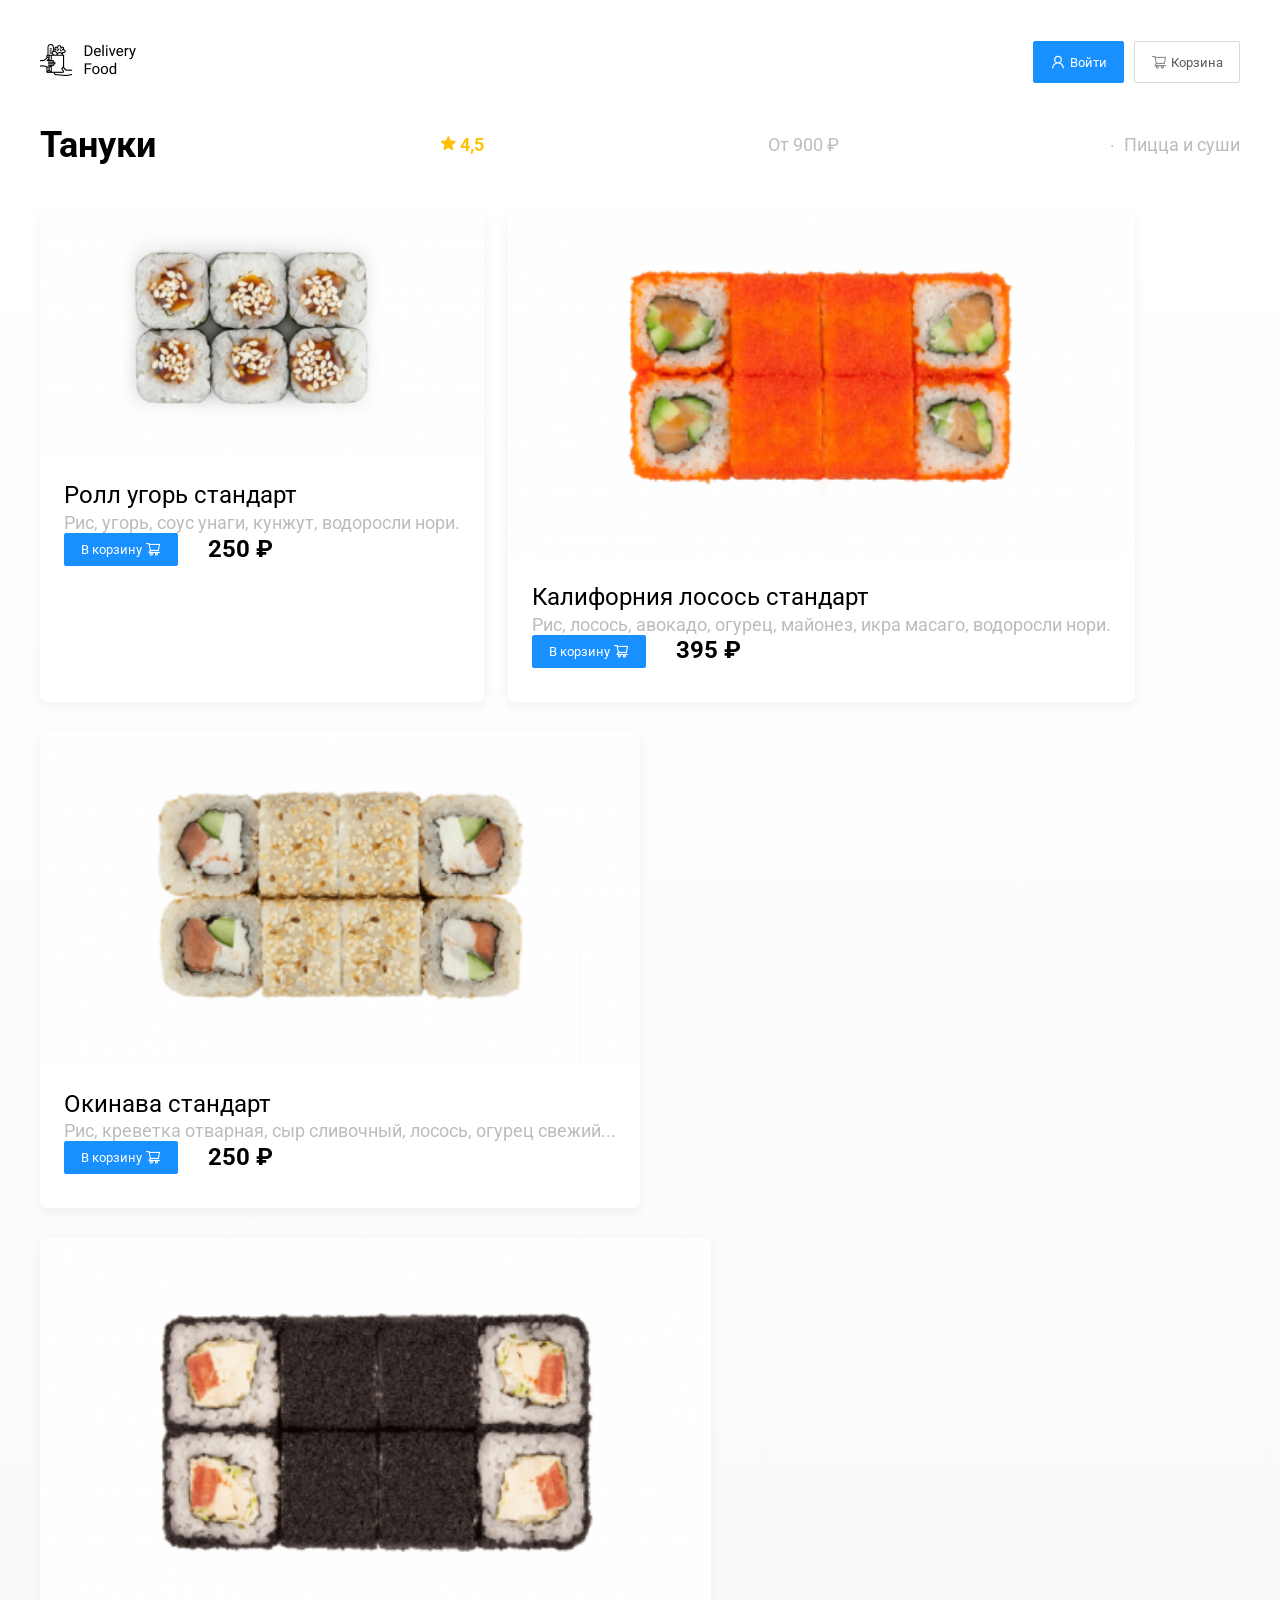
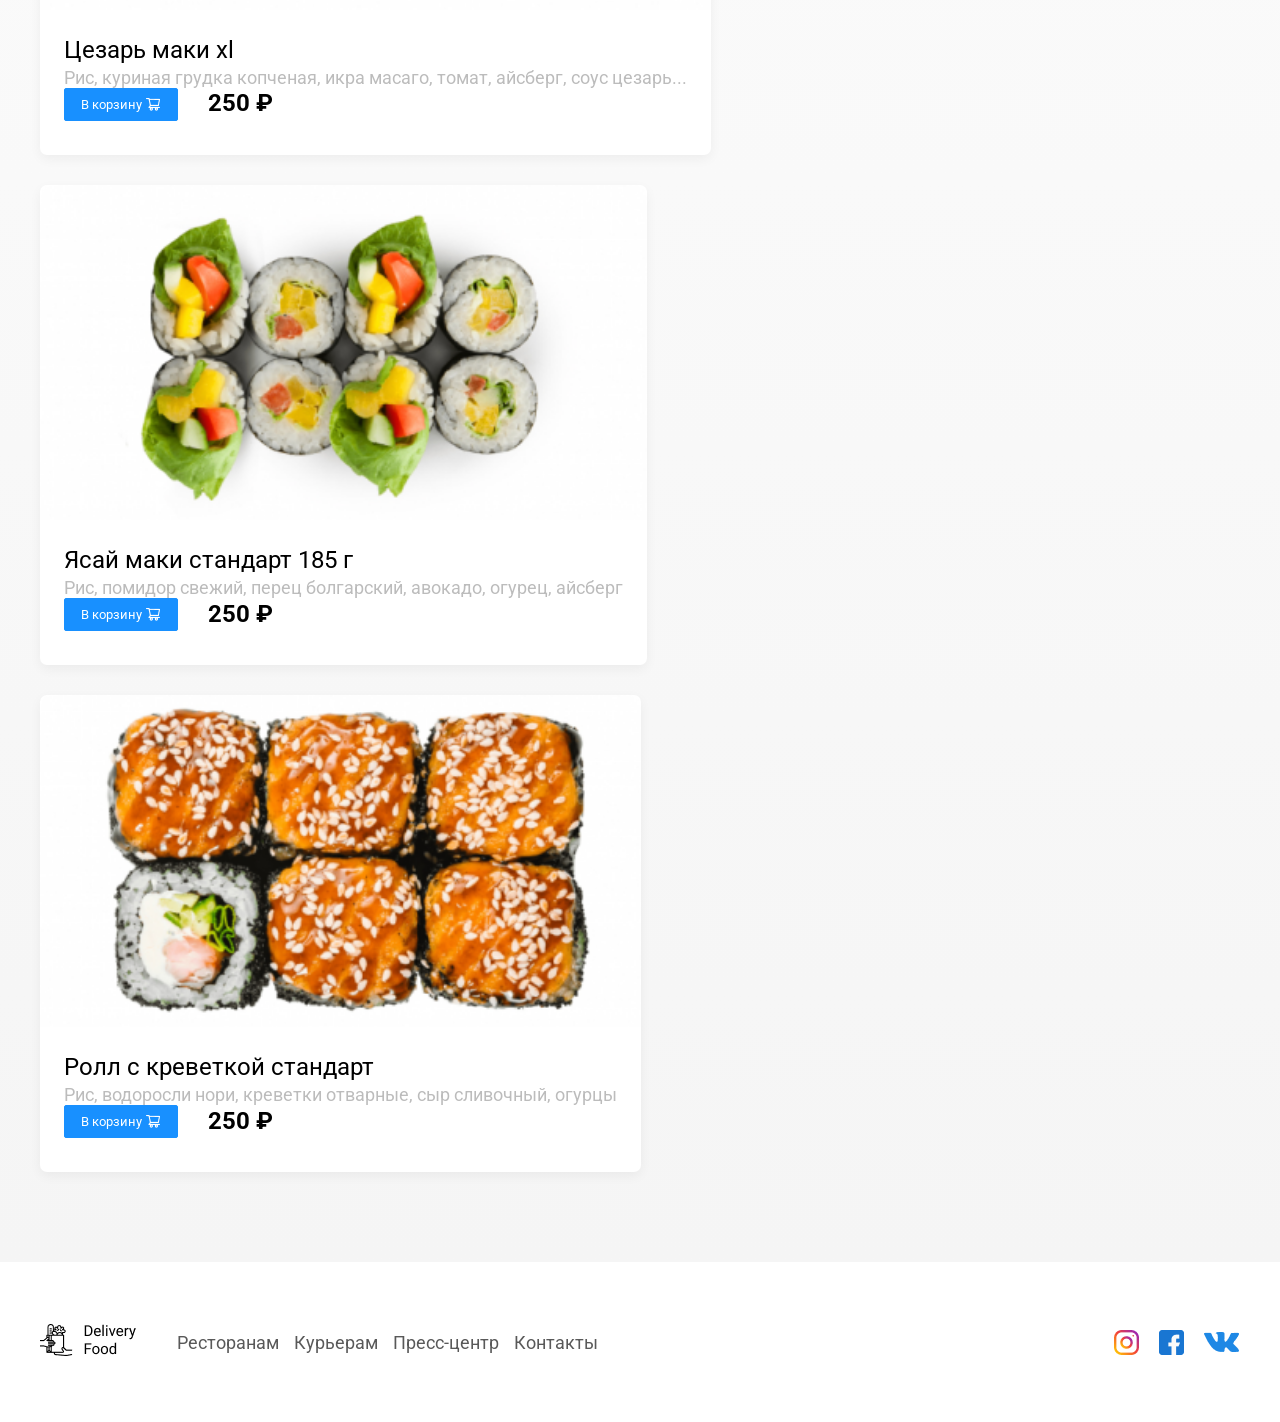
==== my-food/index-copy.html @ fdbfa8c4 "Сверстали вторую страницу и модальное окно." ====
<!DOCTYPE html>
<html lang="ru">
<head>
    <meta charset="UTF-8">
    <meta name="viewport" content="width=device-width, initial-scale=1.0">
    <link rel="preconnect" href="https://fonts.googleapis.com">
    <link rel="preconnect" href="https://fonts.gstatic.com" crossorigin>
    <link href="https://fonts.googleapis.com/css2?family=Roboto:ital,wght@0,100..900;1,100..900&display=swap" rel="stylesheet">
    <link rel="stylesheet" href="./css/style.css">
    <title>Delivery Food</title>
</head>
<body>
    <div class="page-wrapper">
        <header class="header">
            <div class="container">
                <div class="header-box">
                    <a href="./index.html" class="header-logo logo">
                        <img src="./img/logo.png" alt="logo">
                    </a>
                    <div class="header-controls">
                        <button class="btn btn-primary">
                            <img src="./img/icon 1.png" alt="user">
                            Войти
                        </button>
                        <button class="btn btn-outline">
                            <img src="./img/icon 2.png" alt="user">
                            Корзина
                        </button>
                    </div>
                </div>
            </div>
        </header>

        <main class="main">
            <section class="products">
                <div class="container">
                    <div class="products-header">
                        <h3 class="products-header-title">
                            Тануки
                        </h3>
                        <div class="products-card-description-info-raiting">
                            <img src="./img/Star.svg" alt="star">
                                4,5
                        </div>
                        <div class="products-card-description-info-price">
                            От 900 ₽
                        </div>
                        <div class="products-card-description-info-group">
                            Пицца и суши
                        </div>
                    </div>
                    <div class="products-wrapper">
                        <div class="products-card">
                            <div class="products-card-image">
                                <img src="./img/Продукты/Ролл угорь стандарт.png" alt="1">
                            </div>
                            <div class="products-card-description">
                                <div class="products-card-description-row">
                                    <h5 class="products-card-description-name">Ролл угорь стандарт</h5>
                                </div>
                                <div class="products-card-description-row">
                                    <p class="products-card-description-text">Рис, угорь, соус унаги, 
                                        кунжут, водоросли нори.</p>
                                </div>
                                <div class="products-card-description-row">
                                    <div class="products-card-description-controls">
                                        <button class="btn btn-primary">
                                            В корзину
                                            <img src="./img/Vector3.png" alt="user">  
                                        </button>
                                        <span class="products-card-description-controls-price">250 ₽</span>
                                    </div>
                                </div>
                            </div>
                        </div>
                        <div class="products-card">
                            <div class="products-card-image">
                                <img src="./img/Продукты/Калифорния лосось стандарт.png" alt="2">
                            </div>
                            <div class="products-card-description">
                                <div class="products-card-description-row">
                                    <h5 class="products-card-description-name">Калифорния лосось стандарт</h5>
                                </div>
                                <div class="products-card-description-row">
                                    <p class="products-card-description-text">Рис, лосось, авокадо, огурец, майонез, 
                                        икра масаго, водоросли нори.</p>
                                </div>
                                <div class="products-card-description-row">
                                    <div class="products-card-description-controls">
                                        <button class="btn btn-primary">
                                            В корзину
                                            <img src="./img/Vector3.png" alt="user"> 
                                        </button>
                                        <span class="products-card-description-controls-price">395 ₽</span>
                                    </div>
                                </div>
                            </div>
                        </div>
                        <div class="products-card">
                            <div class="products-card-image">
                                <img src="./img/Продукты/Окинава стандарт.png" alt="3">
                            </div>
                            <div class="products-card-description">
                                <div class="products-card-description-row">
                                    <h5 class="products-card-description-name">Окинава стандарт</h5>
                                </div>
                                <div class="products-card-description-row">
                                    <p class="products-card-description-text">Рис, креветка отварная, сыр сливочный, лосось, огурец свежий...</p>
                                </div>
                                <div class="products-card-description-row">
                                    <div class="products-card-description-controls">
                                        <button class="btn btn-primary">
                                            В корзину
                                            <img src="./img/Vector3.png" alt="user">  
                                        </button>
                                        <span class="products-card-description-controls-price">250 ₽</span>
                                    </div>
                                </div>
                            </div>
                        </div>
                        <div class="products-card">
                            <div class="products-card-image">
                                <img src="./img/Продукты/Цезарь маки хl.png" alt="4">
                            </div>
                            <div class="products-card-description">
                                <div class="products-card-description-row">
                                    <h5 class="products-card-description-name">Цезарь маки хl</h5>
                                </div>
                                <div class="products-card-description-row">
                                    <p class="products-card-description-text">Рис, куриная грудка копченая, икра масаго, томат, айсберг, соус цезарь...</p>
                                </div>
                                <div class="products-card-description-row">
                                    <div class="products-card-description-controls">
                                        <button class="btn btn-primary">
                                            В корзину
                                            <img src="./img/Vector3.png" alt="user">  
                                        </button>
                                        <span class="products-card-description-controls-price">250 ₽</span>
                                    </div>
                                </div>
                            </div>
                        </div>
                        <div class="products-card">
                            <div class="products-card-image">
                                <img src="./img/Продукты/Ясай маки стандарт 185 г.png" alt="5">
                            </div>
                            <div class="products-card-description">
                                <div class="products-card-description-row">
                                    <h5 class="products-card-description-name">Ясай маки стандарт 185 г</h5>
                                </div>
                                <div class="products-card-description-row">
                                    <p class="products-card-description-text">Рис, помидор свежий, перец болгарский, авокадо, огурец, айсберг</p>
                                </div>
                                <div class="products-card-description-row">
                                    <div class="products-card-description-controls">
                                        <button class="btn btn-primary">
                                            В корзину
                                            <img src="./img/Vector3.png" alt="user">  
                                        </button>
                                        <span class="products-card-description-controls-price">250 ₽</span>
                                    </div>
                                </div>
                            </div>
                        </div>
                        <div class="products-card">
                            <div class="products-card-image">
                                <img src="./img/Продукты/Ролл с креветкой стандарт.png" alt="6">
                            </div>
                            <div class="products-card-description">
                                <div class="products-card-description-row">
                                    <h5 class="products-card-description-name">Ролл с креветкой стандарт</h5>
                                </div>
                                <div class="products-card-description-row">
                                    <p class="products-card-description-text">Рис, водоросли нори, креветки отварные, сыр сливочный, огурцы</p>
                                </div>
                                <div class="products-card-description-row">
                                    <div class="products-card-description-controls">
                                        <button class="btn btn-primary">
                                            В корзину
                                            <img src="./img/Vector3.png" alt="user">  
                                        </button>
                                        <span class="products-card-description-controls-price">250 ₽</span>
                                    </div>
                                </div>
                            </div>
                        </div>
                    </div>
                </div>
            </section>
        </main>

        <div class="cart-model_owerlay">
        <div class="cart-modul">
            <div class="cart-modul-header">
                <h2 class="cart-modul-header-title">Корзина</h2>
                <span class="cart-modul-header-close">
                    <img src="./img/Vector2.png" alt="close">
                </span>
            </div>
            <div class="cart-modul-body">
                <div class="cart-item">
                    <p class="cart-item-title">Ролл угорь стандарт</p>
                    <div class="cart-item-controls">
                        <div class="cart-item-controls-price">250 ₽</div>
                        <button class="btn btn-outline">-</button>
                        <div class="cart-item-controls-count">1</div>
                        <button class="btn btn-outline">+</button>
                    </div>
                </div>
                <div class="cart-item">
                    <p class="cart-item-title">Ролл угорь стандарт</p>
                    <div class="cart-item-controls">
                        <div class="cart-item-controls-price">250 ₽</div>
                        <button class="btn btn-outline">-</button>
                        <div class="cart-item-controls-count">1</div>
                        <button class="btn btn-outline">+</button>
                    </div>
                </div>
                <div class="cart-item">
                    <p class="cart-item-title">Ролл угорь стандарт</p>
                    <div class="cart-item-controls">
                        <div class="cart-item-controls-price">250 ₽</div>
                        <button class="btn btn-outline">-</button>
                        <div class="cart-item-controls-count">1</div>
                        <button class="btn btn-outline">+</button>
                    </div>
                </div>
                <div class="cart-item">
                    <p class="cart-item-title">Ролл угорь стандарт</p>
                    <div class="cart-item-controls">
                        <div class="cart-item-controls-price">250 ₽</div>
                        <button class="btn btn-outline">-</button>
                        <div class="cart-item-controls-count">1</div>
                        <button class="btn btn-outline">+</button>
                    </div>
                </div>
                <div class="cart-item">
                    <p class="cart-item-title">Ролл угорь стандарт</p>
                    <div class="cart-item-controls">
                        <div class="cart-item-controls-price">250 ₽</div>
                        <button class="btn btn-outline">-</button>
                        <div class="cart-item-controls-count">1</div>
                        <button class="btn btn-outline">+</button>
                    </div>
                </div>
            </div>
            <div class="cart-modul-footer">
                <div class="cart-modul-footer-price">
                    1250 ₽
                </div>
                <div class="cart-modul-footer-controls">
                    <button class="btn btn-primary">
                        Оформить заказ
                    </button>
                    <button class="btn btn-outline">
                        Отмена
                    </button>
                </div>
            </div>
        </div>
    </div>

        <footer class="footer">
            <div class="container">
                <div class="footer-box">
                    <div class="footer-box">
                        <a href="./index.html" class="footer-logo logo">
                            <img src="./img/logo.png" alt="logo">
                        </a>
                    </div>
                    <div class="footer-nav">
                        <ul>
                            <li>Ресторанам</li>
                            <li>Курьерам</li>
                            <li>Пресс-центр</li>
                            <li>Контакты</li>
                        </ul>
                    </div>
                    <div class="footer-social">
                        <img src="./img/insta.png" alt="insta">
                        <img src="./img/face.png" alt="face">
                        <img src="./img/vk.png" alt="vk">
                    </div>
                </div>
            </div>
        </footer>
    </div>
</body>
</html>
---- my-food/css/style.css ----
* {
    box-sizing: border-box;
    font-family: Roboto;
    font-style: normal;
    line-height: normal;
}
body {
    margin: 0;
    padding: 0;
}
main {
    flex-grow: 1;
    background: linear-gradient(180deg, rgba(245, 245, 245, 0) 1.04%, #f5f5f5 100%);
}
.page-wrapper {
    display: flex;
    flex-direction: column;
    min-height: 100vh;
}
.btn {
    display: flex;
    padding: 8px 16px;
    align-items: center;
    gap: 4px;
    outline: none;
    cursor: pointer;
}
.btn-primary{
    border-radius: 2px;
    background: #1890ff;
    border: 1px solid #1890ff;
    color: #fff
}
.btn-outline {
    border: 1px solid #d9d9d9;
    border-radius: 2px;
    background: #fff;
    box-shadow: 0 0 2px 0 rgba(0,0,0,0.00);
    color: #595959;
}
.logo {
    max-width: 100%;
}
.logo img {
    width: 100%;
}
.header {
    display: flex;
    align-items: center;
    min-height: 124px;
}
.header-box {
    height: 100%;
    display: flex;
    align-items: center;
    justify-content: space-between;
}
.header-controls {
    display: flex;
    align-items: center;
    justify-content: flex-end;
    gap: 10px;
}
.footer {
    display: flex;
    align-items: center;
    min-height: 156px;
    padding: 60px 0;
}
.footer-box {
    height: 100%;
    display: flex;
    align-items: center;
    justify-content: space-between;
    gap: 36px;
    flex-wrap: wrap;
}
.footer-nav {
    flex-grow: 1;
}

.container {
    width: 100%;
    height: 100%;
    max-width: 1230px;
    margin: 0 auto;
    padding-left: 15px;
    padding-right: 15px;
}
.footer-nav {
    flex-grow: 1;
}
.footer-nav ul {
    display: flex;
    align-items: center;
    list-style: none;
    padding: 0;
    margin: 0;
    gap: 15px;
}
.footer-nav ul li {
    font-weight: 400;
    font-size: 18px;
    color: #595959;
}
.footer-social {
    display: flex;
    align-items: center;
    justify-content: flex-end;
    gap: 20px;
}
.banner {
    margin-bottom: 56px;
}
.banner-item {
    background-image: url(/img/banner-img.png);
    background-repeat: no-repeat;
    background-size: contain;
    background-position: center right;
    padding: 68px;
    border-radius: 10px;
    background-color: #FFF1B8;
}
.banner-item-title {
    font-weight: 700;
    font-size: 39px;
    color: #302c34;
    max-width: 50%;
    margin-top: 0;
    margin-bottom: 15px;
}
.banner-item-subtitle {
    font-weight: 400;
    font-size: 24px;
    color: #302c34;
    max-width: 50%;
    margin: 0;
}
.products-header {
    display: flex;
    align-items: center;
    justify-content: space-between;
    flex-wrap: wrap;
    gap: 24px;
}
.products-header-title {
    font-weight: 700;
    font-size: 36px;
    color: #000;
    margin: 0;
}
.products-header-search {
    min-width: 306px;
    height: 34px;
    border-radius: 2px;
    border: 1px solid #d9d9d9;
    background: #fff;
    padding: 5px 12px;
}
.products-header-search:focus {
    outline: none;
    border: 1px solid #d9d9d9;
}
.products-header-search::placeholder {
    font-weight: 400;
    font-size: 16px;
    line-height: 24px;
    color: #BFBFBF;
}
.products-wrapper {
    margin-top: 44px;
    margin-bottom: 90px;
    display: flex;
    flex-wrap: wrap;
    row-gap: 30px;
    column-gap: 24px;
}
.products-card {
    border-radius: 7px;
    width: calc((100%-48px) / 3);
    background: #fff;
    box-shadow: 0 4px 12px 0 rgba(0, 0, 0, 0.05);
    overflow: hidden;
    text-decoration: none;
}
.products-card-image {
    width: 100%;
}
.products-card-image img {
    width: 100%;
}
.products-card-description {
    padding: 20px 24px 34px 24px;
}
.products-card-description-row {
    display: flex;
    align-items:center;
    justify-content: space-between;
}
.products-card-description-title {
    font-weight: 700;
    font-size: 24px;
    line-height: 133%;
    color: #000;
    margin: 0;
}
.products-card-description-padge {
    font-weight: 400;
    font-size: 12px;
    line-height: 167%;
    color: #fff;
    border-radius: 2px;
    background: #000;
    padding: 1px 5px;
}
.products-card-description-info {
    display: flex;
    align-items: center;
    justify-content: flex-start;
    flex-wrap: wrap;
    row-gap: 25px;
    column-gap: 25px;
}
.products-card-description-row :root(:last-child) {
    margin-bottom: 10px;
}
.products-card-description-info-raiting {
    font-weight: 700;
    font-size: 18px;
    line-height: 178%;
    color: #ffc107;
}
.products-card-description-info-price {
    font-weight: 400;
    font-size: 18px;
    line-height: 178%;
    color: #bcbcbc;
}
.products-card-description-info-group {
    font-weight: 400;
    font-size: 18px;
    line-height: 178%;
    color: #bcbcbc;
    position: relative;
}
.products-card-description-info-group::before {
    content: ".";
    display: block;
    width: 5px;
    height: 5px;
    border-radius: 50%;
    color: #bcbcbc;
    position: absolute;
    left: -14px;
    top: -4px;
}
.products-card-description-name {
    color: #000;
    font-weight: 400;
    font-size: 24px;
    line-height: 133%;
    margin: 0;
}
.products-card-description-text {
    margin: 0;
    color: #bcbcbc;
    font-weight: 400;
    font-size: 18px;
}
.products-card-description-controls {
    display: flex;
    align-items: center;
    justify-content: flex-start;
    flex-wrap: wrap;
    row-gap: 10px;
    column-gap: 30px;
}
.products-card-description-controls-price {
    color: #000;
    font-weight: 700;
    font-size: 24px;
    line-height: 133%;
}
.cart-model_owerlay {
    display: none;
    position: fixed;
    top: 0;
    right: 0;
    bottom: 0;
    left: 0;
    background: rgba(0, 0, 0, 0.40);
    align-items: center;
    justify-content: center;
}
.cart-model_owerlay-open {
    display: flex;
}
.cart-modul {
    width: 100%;
    max-width: 780px;
    padding: 40px 45px;
    border-radius: 1px;
    background: #fff;
}
.cart-modul-header {
    display: flex;
    align-items: center;
    justify-content: space-between;
    margin-bottom: 48px;
}
.cart-modul-header-title {
    color: #000;
    font-size: 34px;
    font-weight: 300;
    margin: 0;
}
.cart-modul-header-close {
    cursor: pointer;
}
.cart-modul-footer {
    display: flex;
    align-items: center;
    justify-content: space-between;
    flex-wrap: wrap;
    gap: 10px;
    margin-top: 50px;
}
.cart-modul-footer-price {
    border-radius: 5px;
    background: #262626;
    color: #fafafa;
    font-size: 20px;
    font-weight: 700;
    padding: 15px 20px;
}
.cart-modul-footer-controls {
    display: flex;
    align-items: center;
    gap: 10px;
}
.cart-item {
    display: flex;
    align-items: center;
    justify-content: space-between;
    flex-wrap: wrap;
    gap: 10px;
}
.cart-item:not(last-child) {
    padding-bottom: 10px;
    margin-bottom: 10px;
    border-bottom: 1px solid #d9d9d9;
}
.cart-item-title {
    color: #000;
    font-size: 18px;
    font-weight: 400;
    line-height: 32px;
    margin: 0;
}
.cart-item-controls {
    display: flex;
    align-items: center;
}
.cart-item-controls-price {
    margin-right: 47px;
    color: #000;
    font-size: 20px;
    font-weight: 700;
    line-height: 32px;
}
.cart-item-controls button {
    border: 1px solid #40a9ff;
    color: #40a9ff;
}
.cart-item-controls-count {
    margin: 0 15px;
}


@media (max-width: 991px) {
    .banner-item-title {
        max-width: 100%;
    }
    .banner-item-subtitle {
        max-width: 100%;
    }
    .products-card {
        width: calc((100%-24px) / 2);
    }
    .banner-item {
        background-image:none
    }
}
@media (max-width: 768px) {
    .products-card {
        width: 100%
    }
}
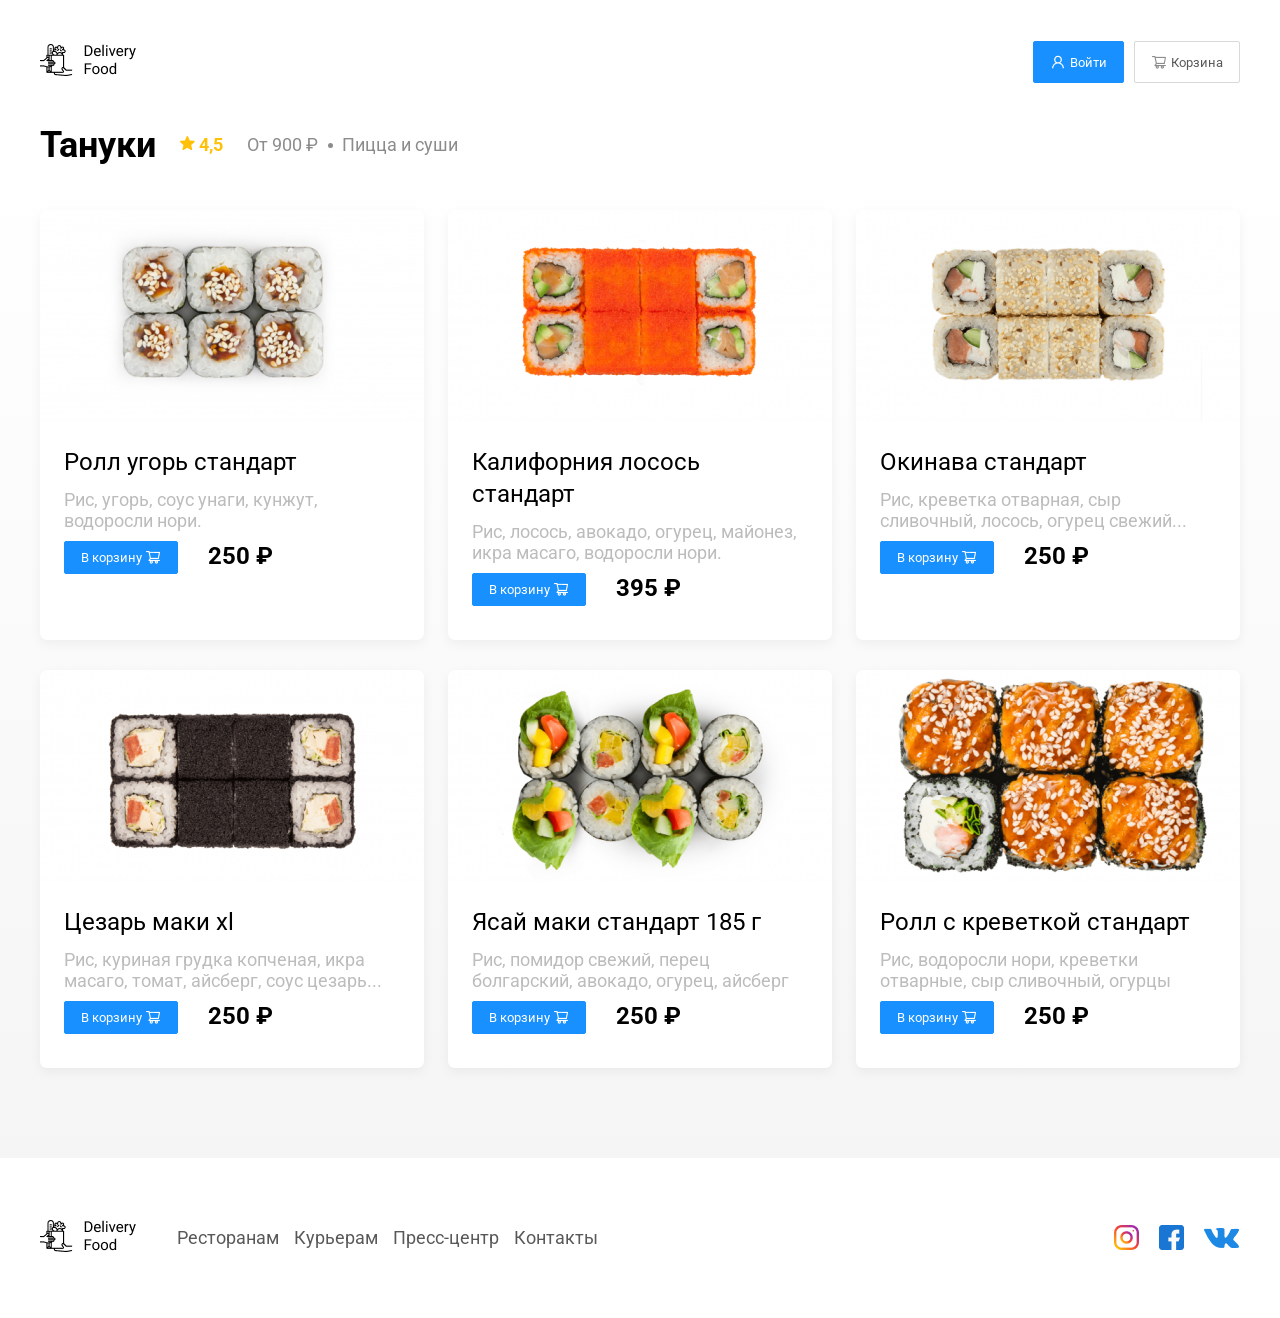
==== commit bed962fe: "Исправили верстку" ====
--- a/my-food/index-copy.html
+++ b/my-food/index-copy.html
@@ -34,7 +34,7 @@
         <main class="main">
             <section class="products">
                 <div class="container">
-                    <div class="products-header">
+                    <div class="products-header-goods">
                         <h3 class="products-header-title">
                             Тануки
                         </h3>
--- a/my-food/css/style.css
+++ b/my-food/css/style.css
@@ -143,6 +143,12 @@
     flex-wrap: wrap;
     gap: 24px;
 }
+.products-header-goods {
+    display: flex;
+    align-items: center;
+    flex-wrap: wrap;
+    gap: 24px;
+}
 .products-header-title {
     font-weight: 700;
     font-size: 36px;
@@ -152,6 +158,7 @@
 .products-header-search {
     min-width: 306px;
     height: 34px;
+    flex-shrink: 0;
     border-radius: 2px;
     border: 1px solid #d9d9d9;
     background: #fff;
@@ -176,8 +183,8 @@
     column-gap: 24px;
 }
 .products-card {
+    width: calc((100% - 48px) / 3);
     border-radius: 7px;
-    width: calc((100%-48px) / 3);
     background: #fff;
     box-shadow: 0 4px 12px 0 rgba(0, 0, 0, 0.05);
     overflow: hidden;
@@ -194,24 +201,27 @@
 }
 .products-card-description-row {
     display: flex;
-    align-items:center;
-    justify-content: space-between;
+    align-items: center;
+    justify-content: space-between;
+}
+.products-card-description-row:not(:last-child) {
+    margin-bottom: 10px;
 }
 .products-card-description-title {
     font-weight: 700;
     font-size: 24px;
-    line-height: 133%;
+    line-height: 32px;
     color: #000;
     margin: 0;
 }
 .products-card-description-padge {
     font-weight: 400;
     font-size: 12px;
-    line-height: 167%;
+    line-height: 20px;
     color: #fff;
     border-radius: 2px;
-    background: #000;
-    padding: 1px 5px;
+    background: #262626;
+    padding: 1px 8px;
 }
 .products-card-description-info {
     display: flex;
@@ -221,38 +231,35 @@
     row-gap: 25px;
     column-gap: 25px;
 }
-.products-card-description-row :root(:last-child) {
-    margin-bottom: 10px;
-}
 .products-card-description-info-raiting {
     font-weight: 700;
     font-size: 18px;
-    line-height: 178%;
+    line-height: 32px;
     color: #ffc107;
 }
 .products-card-description-info-price {
     font-weight: 400;
     font-size: 18px;
-    line-height: 178%;
-    color: #bcbcbc;
+    line-height: 32px;
+    color: #8c8c8c;
 }
 .products-card-description-info-group {
     font-weight: 400;
     font-size: 18px;
-    line-height: 178%;
-    color: #bcbcbc;
+    line-height: 32px;
+    color: #8c8c8c;
     position: relative;
 }
 .products-card-description-info-group::before {
-    content: ".";
+    content: '';
     display: block;
     width: 5px;
     height: 5px;
     border-radius: 50%;
-    color: #bcbcbc;
+    background-color: #8c8c8c;
     position: absolute;
     left: -14px;
-    top: -4px;
+    top: 14px;
 }
 .products-card-description-name {
     color: #000;
